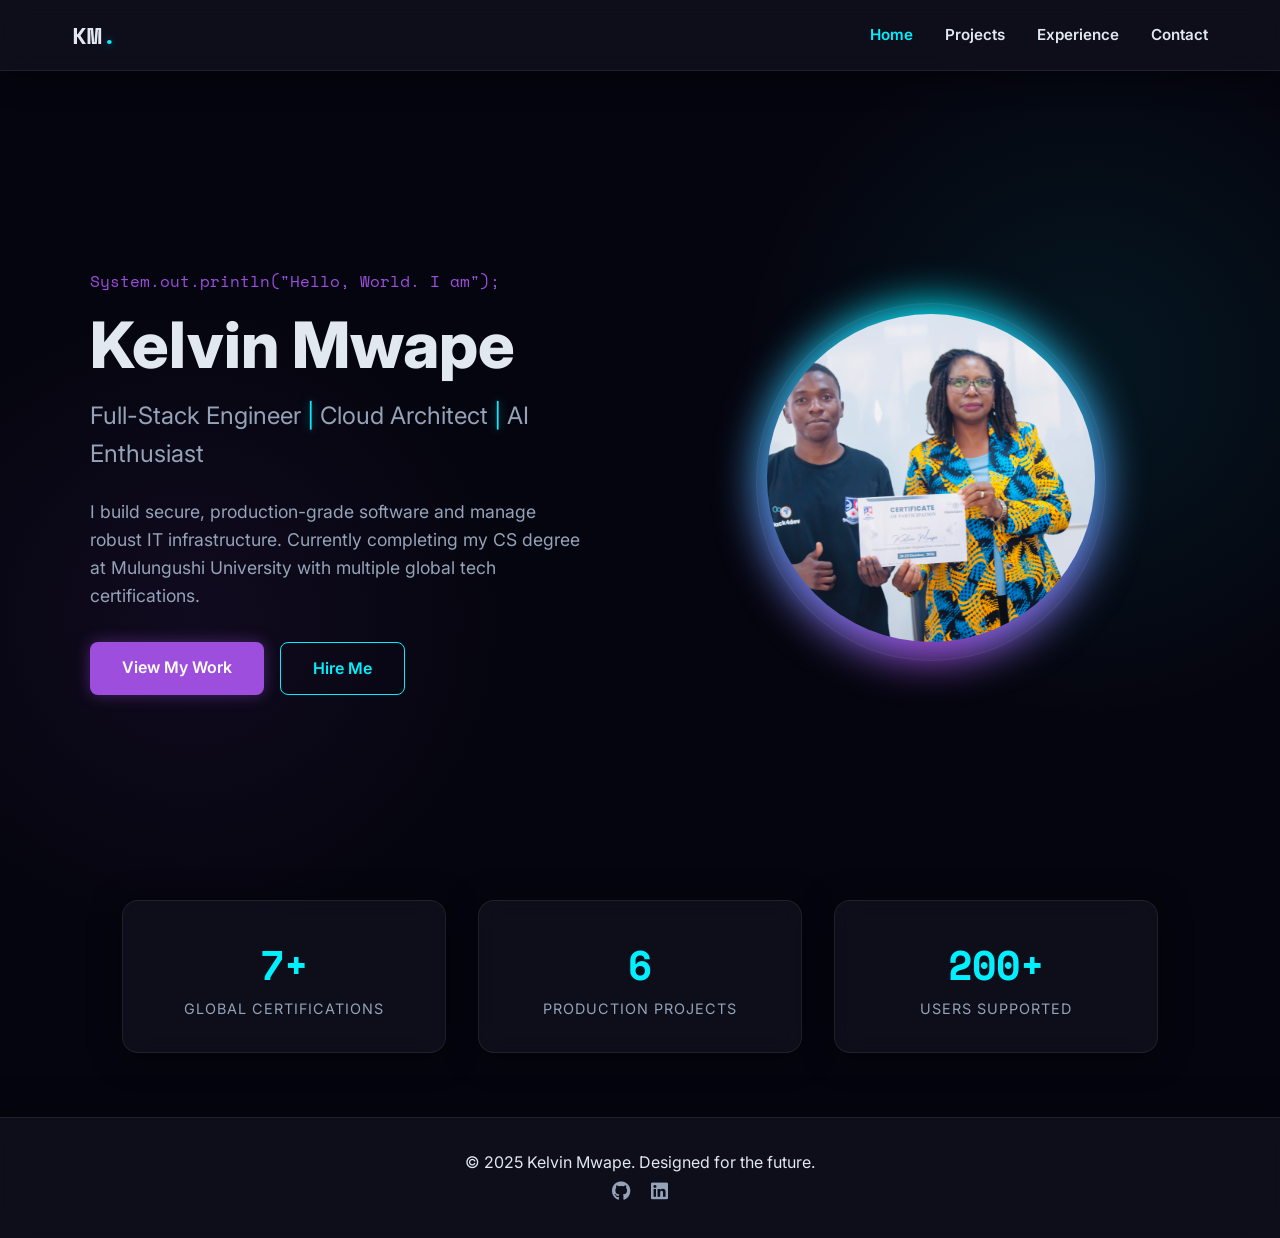
==== index.html @ 77f8a7f3 "Complete multi-page elite portfolio" ====
<!DOCTYPE html>
<html lang="en">
<head>
  <meta charset="UTF-8">
  <meta name="viewport" content="width=device-width, initial-scale=1.0">
  <title>Kelvin Mwape | Elite Software Engineer</title>
  <link rel="stylesheet" href="https://cdnjs.cloudflare.com/ajax/libs/font-awesome/6.0.0-beta3/css/all.min.css">
  <link href="https://fonts.googleapis.com/css2?family=Inter:wght@400;600;800&family=Space+Mono:wght@400;700&display=swap" rel="stylesheet">
  <link rel="stylesheet" href="css/style.css">
</head>
<body>
  <nav class="navbar glass">
    <div class="nav-container">
      <a href="index.html" class="logo">KM<span class="neon-text">.</span></a>
      <ul class="nav-links">
        <li><a href="index.html" class="active">Home</a></li>
        <li><a href="projects.html">Projects</a></li>
        <li><a href="experience.html">Experience</a></li>
        <li><a href="contact.html">Contact</a></li>
      </ul>
      <div class="hamburger" id="hamburger"><i class="fas fa-bars"></i></div>
    </div>
  </nav>

  <header class="hero page-transition">
    <div class="hero-content">
      <div class="hero-text">
        <span class="greeting">System.out.println("Hello, World. I am");</span>
        <h1 class="glitch" data-text="Kelvin Mwape">Kelvin Mwape</h1>
        <h2 class="role">Full-Stack Engineer <span class="neon-text">|</span> Cloud Architect <span class="neon-text">|</span> AI Enthusiast</h2>
        <p class="bio">I build secure, production-grade software and manage robust IT infrastructure. Currently completing my CS degree at Mulungushi University with multiple global tech certifications.</p>
        <div class="hero-cta">
          <a href="projects.html" class="btn-primary">View My Work</a>
          <a href="contact.html" class="btn-outline">Hire Me</a>
        </div>
      </div>
      <div class="hero-avatar glass">
        <img src="images/profile.jpg" alt="Kelvin Mwape" id="profile-pic">
        <div class="avatar-glow"></div>
      </div>
    </div>
  </header>

  <section class="stats-section page-transition">
    <div class="stat-box glass">
      <h3>7+</h3>
      <p>Global Certifications</p>
    </div>
    <div class="stat-box glass">
      <h3>6</h3>
      <p>Production Projects</p>
    </div>
    <div class="stat-box glass">
      <h3>200+</h3>
      <p>Users Supported</p>
    </div>
  </section>

  <footer class="footer glass">
    <p>© 2025 Kelvin Mwape. Designed for the future.</p>
    <div class="footer-socials">
      <a href="https://github.com/kelvinmwape" target="_blank"><i class="fab fa-github"></i></a>
      <a href="https://linkedin.com/in/kelvin-mwape-a58139450" target="_blank"><i class="fab fa-linkedin"></i></a>
    </div>
  </footer>
  <script src="js/main.js"></script>
</body>
</html>
---- css/style.css ----
:root {
  --bg: #05050f;
  --bg-card: rgba(20, 20, 35, 0.6);
  --text: #e2e8f0;
  --text-muted: #94a3b8;
  --neon-blue: #00f0ff;
  --neon-purple: #9d4edd;
  --border: rgba(255, 255, 255, 0.08);
  --font-main: 'Inter', sans-serif;
  --font-mono: 'Space Mono', monospace;
}

* { margin: 0; padding: 0; box-sizing: border-box; }

body {
  background-color: var(--bg);
  background-image: 
    radial-gradient(circle at 15% 50%, rgba(157, 78, 221, 0.08), transparent 25%),
    radial-gradient(circle at 85% 30%, rgba(0, 240, 255, 0.08), transparent 25%);
  color: var(--text);
  font-family: var(--font-main);
  line-height: 1.6;
  min-height: 100vh;
  overflow-x: hidden;
}

a { text-decoration: none; color: inherit; }
.neon-text { color: var(--neon-blue); text-shadow: 0 0 10px rgba(0, 240, 255, 0.5); }

.glass {
  background: var(--bg-card);
  backdrop-filter: blur(12px);
  -webkit-backdrop-filter: blur(12px);
  border: 1px solid var(--border);
  border-radius: 16px;
  box-shadow: 0 4px 30px rgba(0, 0, 0, 0.5);
}

.navbar {
  position: fixed; top: 0; left: 0; width: 100%; z-index: 1000;
  border-radius: 0; border-top: none; border-left: none; border-right: none;
  border-bottom: 1px solid var(--border);
}
.nav-container {
  max-width: 1200px; margin: 0 auto; padding: 1rem 2rem;
  display: flex; justify-content: space-between; align-items: center;
}
.logo { font-family: var(--font-mono); font-size: 1.5rem; font-weight: 700; }
.nav-links { display: flex; gap: 2rem; list-style: none; }
.nav-links a { font-weight: 600; transition: color 0.3s; font-size: 0.95rem; }
.nav-links a:hover, .nav-links a.active { color: var(--neon-blue); }
.hamburger { display: none; cursor: pointer; font-size: 1.5rem; }

.hero {
  min-height: 100vh; display: flex; align-items: center; justify-content: center;
  padding: 8rem 2rem 4rem;
}
.hero-content {
  max-width: 1100px; display: grid; grid-template-columns: 1fr 1fr;
  gap: 4rem; align-items: center;
}
.greeting { font-family: var(--font-mono); color: var(--neon-purple); margin-bottom: 1rem; display: block; }
.glitch { font-size: 4rem; font-weight: 800; line-height: 1.1; margin-bottom: 1rem; }
.role { font-size: 1.5rem; font-weight: 400; color: var(--text-muted); margin-bottom: 1.5rem; }
.bio { font-size: 1.1rem; color: var(--text-muted); margin-bottom: 2rem; max-width: 500px; }

.hero-cta { display: flex; gap: 1rem; }
.btn-primary, .btn-outline {
  padding: 0.8rem 2rem; border-radius: 8px; font-weight: 600;
  transition: all 0.3s ease; cursor: pointer; font-family: var(--font-main); font-size: 1rem;
}
.btn-primary { background: var(--neon-purple); color: white; border: none; box-shadow: 0 0 15px rgba(157, 78, 221, 0.4); }
.btn-primary:hover { background: #b562ff; box-shadow: 0 0 25px rgba(157, 78, 221, 0.7); }
.btn-outline { background: transparent; border: 1px solid var(--neon-blue); color: var(--neon-blue); }
.btn-outline:hover { background: rgba(0, 240, 255, 0.1); }

.hero-avatar {
  position: relative; width: 100%; max-width: 350px; aspect-ratio: 1;
  border-radius: 50%; padding: 10px; justify-self: center;
}
.hero-avatar img { width: 100%; height: 100%; object-fit: cover; border-radius: 50%; position: relative; z-index: 2; }
.avatar-glow {
  position: absolute; top: 0; left: 0; width: 100%; height: 100%;
  border-radius: 50%; background: conic-gradient(var(--neon-blue), var(--neon-purple), var(--neon-blue));
  filter: blur(20px); z-index: 1; animation: spin 4s linear infinite;
}

.stats-section {
  max-width: 1100px; margin: 0 auto 4rem; padding: 0 2rem;
  display: grid; grid-template-columns: repeat(3, 1fr); gap: 2rem; text-align: center;
}
.stat-box { padding: 2rem; }
.stat-box h3 { font-size: 2.5rem; color: var(--neon-blue); font-family: var(--font-mono); }
.stat-box p { color: var(--text-muted); text-transform: uppercase; letter-spacing: 1px; font-size: 0.9rem; }

.page-container { max-width: 1100px; margin: 8rem auto 4rem; padding: 0 2rem; }
.page-title { font-size: 3rem; margin-bottom: 0.5rem; }
.page-subtitle { color: var(--text-muted); margin-bottom: 3rem; font-family: var(--font-mono); }

.projects-grid { display: grid; grid-template-columns: repeat(auto-fit, minmax(300px, 1fr)); gap: 2rem; }
.project-card { padding: 2rem; cursor: pointer; transition: transform 0.3s, box-shadow 0.3s; }
.project-card:hover { transform: translateY(-5px); box-shadow: 0 10px 30px rgba(0, 240, 255, 0.1); border-color: var(--neon-blue); }
.project-icon { font-size: 2rem; color: var(--neon-purple); margin-bottom: 1rem; }
.project-card h3 { font-size: 1.3rem; margin-bottom: 0.5rem; }
.project-card p { color: var(--text-muted); font-size: 0.9rem; font-family: var(--font-mono); }

.modal {
  display: none; position: fixed; top: 0; left: 0; width: 100%; height: 100%;
  background: rgba(0, 0, 0, 0.8); backdrop-filter: blur(5px);
  z-index: 2000; align-items: center; justify-content: center; padding: 2rem;
}
.modal.active { display: flex; }
.modal-content { max-width: 600px; width: 100%; padding: 3rem; position: relative; animation: slideUp 0.3s ease; }
.close-btn { position: absolute; top: 1rem; right: 1.5rem; font-size: 2rem; cursor: pointer; color: var(--text-muted); }
.close-btn:hover { color: white; }

.timeline { position: relative; margin: 2rem 0 4rem; }
.timeline::before { content: ''; position: absolute; left: 0; top: 0; width: 2px; height: 100%; background: var(--border); }
.timeline-item { position: relative; padding-left: 3rem; margin-bottom: 3rem; }
.timeline-dot { position: absolute; left: -6px; top: 5px; width: 14px; height: 14px; border-radius: 50%; background: var(--neon-blue); box-shadow: 0 0 10px var(--neon-blue); }
.timeline-content { padding: 2rem; }
.timeline-content .date { font-family: var(--font-mono); color: var(--neon-purple); font-size: 0.9rem; }
.timeline-content h3 { margin: 0.5rem 0 0.2rem; }
.timeline-content h4 { color: var(--text-muted); font-weight: 400; margin-bottom: 1rem; }

.sub-title { font-size: 2rem; margin-bottom: 2rem; }
.certs-grid { display: grid; grid-template-columns: repeat(auto-fit, minmax(250px, 1fr)); gap: 1.5rem; }
.cert-card { padding: 1.5rem; display: flex; align-items: center; gap: 1rem; font-weight: 600; }
.cert-card i { font-size: 1.5rem; }

.contact-layout { display: grid; grid-template-columns: 1fr 1fr; gap: 4rem; }
.contact-info { padding: 3rem; }
.contact-info h1 { font-size: 2.5rem; margin-bottom: 1.5rem; }
.contact-info p { color: var(--text-muted); margin-bottom: 2rem; }
.info-item { display: flex; align-items: center; gap: 1rem; margin-bottom: 1rem; font-family: var(--font-mono); }
.info-item i { color: var(--neon-blue); }
.contact-form { padding: 3rem; }
.contact-form h3 { margin-bottom: 2rem; }
.input-group { margin-bottom: 1.5rem; }
.input-group input, .input-group textarea {
  width: 100%; padding: 1rem; background: rgba(255,255,255,0.05);
  border: 1px solid var(--border); border-radius: 8px; color: white;
  font-family: var(--font-main); resize: vertical;
}
.input-group input:focus, .input-group textarea:focus { outline: none; border-color: var(--neon-blue); background: rgba(0, 240, 255, 0.05); }
.full-width { width: 100%; }

.footer { text-align: center; padding: 2rem; margin-top: 4rem; border-radius: 0; border-bottom: none; border-left: none; border-right: none; }
.footer-socials a { margin: 0 0.5rem; color: var(--text-muted); font-size: 1.2rem; transition: color 0.3s; }
.footer-socials a:hover { color: var(--neon-blue); }

@keyframes spin { 100% { transform: rotate(360deg); } }
@keyframes slideUp { from { opacity: 0; transform: translateY(30px); } to { opacity: 1; transform: translateY(0); } }
.page-transition { animation: fadeIn 0.5s ease-out; }
@keyframes fadeIn { from { opacity: 0; transform: translateY(10px); } to { opacity: 1; transform: translateY(0); } }

@media (max-width: 900px) {
  .hero-content, .contact-layout { grid-template-columns: 1fr; text-align: center; gap: 2rem; }
  .hero-avatar { order: -1; max-width: 250px; }
  .bio { margin: 0 auto 2rem; }
  .hero-cta { justify-content: center; }
  .glitch { font-size: 3rem; }
  .nav-links {
    display: none; position: absolute; top: 100%; left: 0; width: 100%;
    background: var(--bg-card); flex-direction: column; padding: 2rem; gap: 1.5rem;
    border-bottom: 1px solid var(--border);
  }
  .nav-links.active { display: flex; }
  .hamburger { display: block; }
  .stats-section { grid-template-columns: 1fr; }
  .timeline::before { left: 20px; }
  .timeline-item { padding-left: 4rem; }
  .timeline-dot { left: 13px; }
}
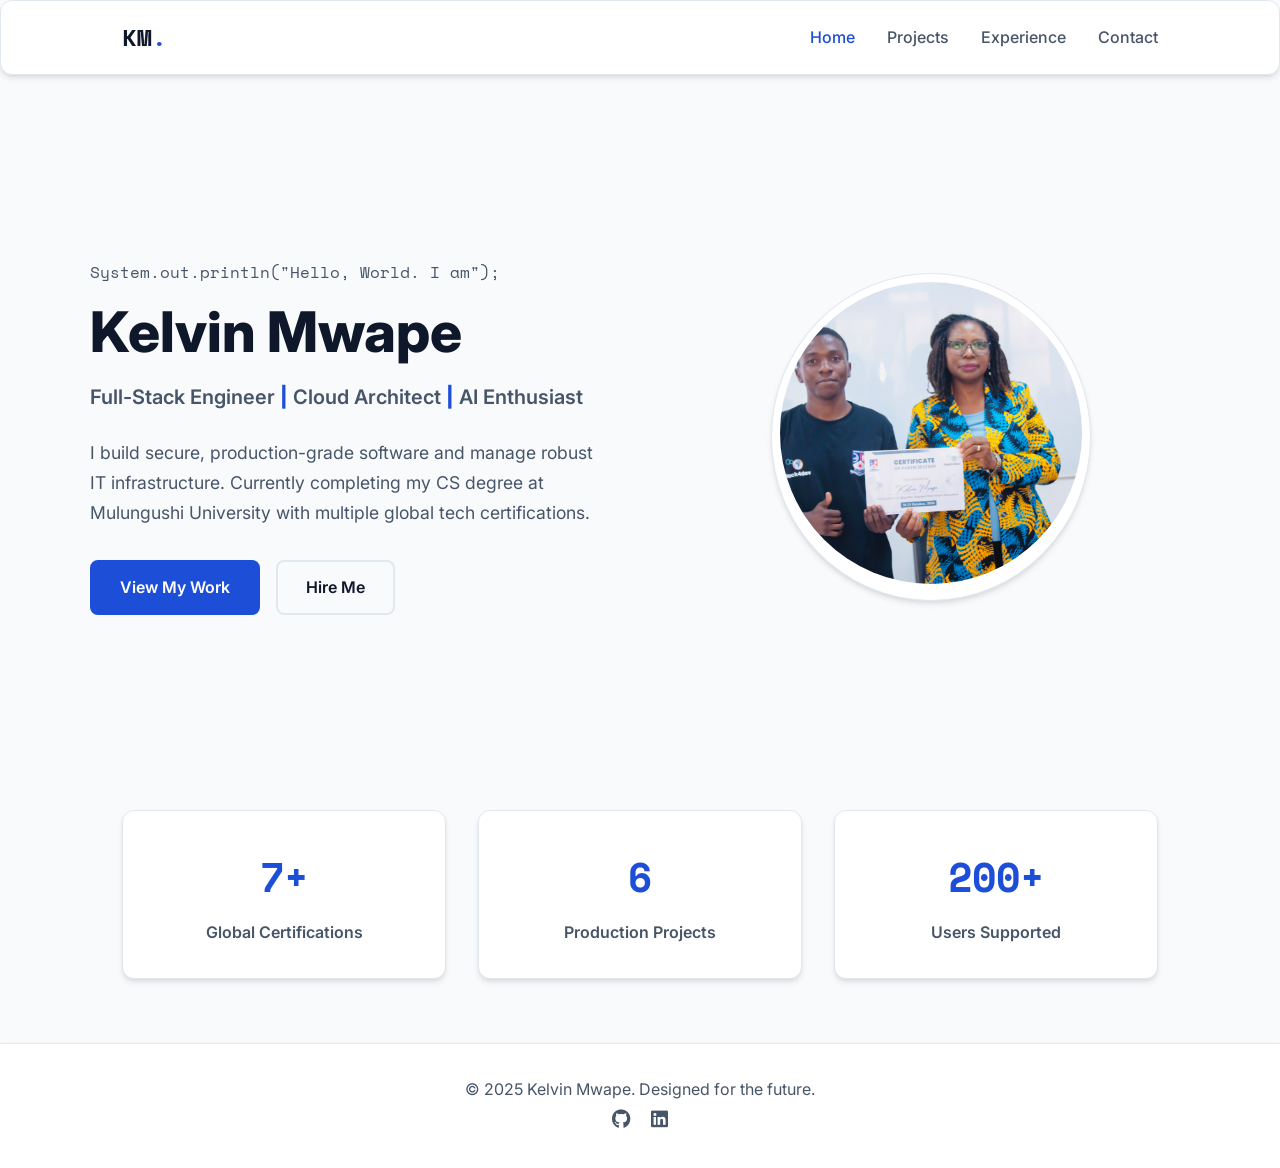
==== commit c5472e62: "Added social sharing meta tags for WhatsApp/LinkedIn" ====
--- a/index.html
+++ b/index.html
@@ -2,8 +2,18 @@
 <html lang="en">
 <head>
   <meta charset="UTF-8">
-  <meta name="viewport" content="width=device-width, initial-scale=1.0">
+  <meta name="viewport" content="width=device-width, initial-scale=1.0, maximum-scale=5.0">
   <title>Kelvin Mwape | Elite Software Engineer</title>
+  
+  <!-- SOCIAL SHARING TAGS (WhatsApp, LinkedIn, Facebook, Twitter) -->
+  <meta name="description" content="Portfolio of Kelvin Mwape. Full-Stack Developer, Cloud Architect, and AI Enthusiast. Building secure, production-grade software.">
+  <meta property="og:title" content="Kelvin Mwape | Elite Software Engineer">
+  <meta property="og:description" content="Check out my multi-page portfolio. I build secure software and manage IT infrastructure.">
+  <meta property="og:image" content="https://kelvinmwape24.github.io/images/profile.jpg">
+  <meta property="og:url" content="https://kelvinmwape24.github.io/">
+  <meta property="og:type" content="website">
+  <meta name="twitter:card" content="summary_large_image">
+
   <link rel="stylesheet" href="https://cdnjs.cloudflare.com/ajax/libs/font-awesome/6.0.0-beta3/css/all.min.css">
   <link href="https://fonts.googleapis.com/css2?family=Inter:wght@400;600;800&family=Space+Mono:wght@400;700&display=swap" rel="stylesheet">
   <link rel="stylesheet" href="css/style.css">
@@ -36,7 +46,6 @@
       </div>
       <div class="hero-avatar glass">
         <img src="images/profile.jpg" alt="Kelvin Mwape" id="profile-pic">
-        <div class="avatar-glow"></div>
       </div>
     </div>
   </header>
--- a/css/style.css
+++ b/css/style.css
@@ -1,174 +1,534 @@
 :root {
-  --bg: #05050f;
-  --bg-card: rgba(20, 20, 35, 0.6);
-  --text: #e2e8f0;
-  --text-muted: #94a3b8;
-  --neon-blue: #00f0ff;
-  --neon-purple: #9d4edd;
-  --border: rgba(255, 255, 255, 0.08);
+  /* High Contrast Light Theme Palette */
+  --bg-main: #f8fafc;      /* Very light gray-blue */
+  --bg-card: #ffffff;      /* Pure white for cards */
+  --text-main: #0f172a;    /* Deep navy/slate for excellent readability */
+  --text-muted: #475569;   /* Dark gray for secondary text (passes WCAG AA) */
+  --primary: #1d4ed8;      /* Strong, accessible blue */
+  --primary-hover: #1e3a8a;/* Darker blue for hover states */
+  --border: #e2e8f0;       /* Subtle border for structure */
+  --shadow: 0 4px 6px -1px rgba(0, 0, 0, 0.1), 0 2px 4px -1px rgba(0, 0, 0, 0.06);
   --font-main: 'Inter', sans-serif;
   --font-mono: 'Space Mono', monospace;
 }
 
-* { margin: 0; padding: 0; box-sizing: border-box; }
+* { 
+  margin: 0; 
+  padding: 0; 
+  box-sizing: border-box; 
+  scroll-behavior: smooth;
+}
 
 body {
-  background-color: var(--bg);
-  background-image: 
-    radial-gradient(circle at 15% 50%, rgba(157, 78, 221, 0.08), transparent 25%),
-    radial-gradient(circle at 85% 30%, rgba(0, 240, 255, 0.08), transparent 25%);
-  color: var(--text);
+  background-color: var(--bg-main);
+  color: var(--text-main);
   font-family: var(--font-main);
-  line-height: 1.6;
+  line-height: 1.7;
   min-height: 100vh;
-  overflow-x: hidden;
-}
-
-a { text-decoration: none; color: inherit; }
-.neon-text { color: var(--neon-blue); text-shadow: 0 0 10px rgba(0, 240, 255, 0.5); }
-
+}
+
+a { 
+  text-decoration: none; 
+  color: var(--primary); 
+  transition: color 0.2s ease;
+}
+
+a:hover { 
+  color: var(--primary-hover); 
+}
+
+/* Accessible Focus States for Keyboard Navigation */
+a:focus-visible, button:focus-visible, input:focus-visible, textarea:focus-visible {
+  outline: 3px solid var(--primary);
+  outline-offset: 2px;
+}
+
+/* Clean Cards instead of Glassmorphism */
 .glass {
   background: var(--bg-card);
-  backdrop-filter: blur(12px);
-  -webkit-backdrop-filter: blur(12px);
   border: 1px solid var(--border);
-  border-radius: 16px;
-  box-shadow: 0 4px 30px rgba(0, 0, 0, 0.5);
-}
-
+  border-radius: 12px;
+  box-shadow: var(--shadow);
+  transition: transform 0.2s ease, box-shadow 0.2s ease;
+}
+
+/* NAVIGATION */
 .navbar {
-  position: fixed; top: 0; left: 0; width: 100%; z-index: 1000;
-  border-radius: 0; border-top: none; border-left: none; border-right: none;
+  position: fixed; 
+  top: 0; 
+  left: 0; 
+  width: 100%; 
+  z-index: 1000;
+  background: var(--bg-card);
   border-bottom: 1px solid var(--border);
 }
 .nav-container {
-  max-width: 1200px; margin: 0 auto; padding: 1rem 2rem;
-  display: flex; justify-content: space-between; align-items: center;
-}
-.logo { font-family: var(--font-mono); font-size: 1.5rem; font-weight: 700; }
-.nav-links { display: flex; gap: 2rem; list-style: none; }
-.nav-links a { font-weight: 600; transition: color 0.3s; font-size: 0.95rem; }
-.nav-links a:hover, .nav-links a.active { color: var(--neon-blue); }
-.hamburger { display: none; cursor: pointer; font-size: 1.5rem; }
-
+  max-width: 1100px; 
+  margin: 0 auto; 
+  padding: 1rem 2rem;
+  display: flex; 
+  justify-content: space-between; 
+  align-items: center;
+}
+.logo { 
+  font-family: var(--font-mono); 
+  font-size: 1.5rem; 
+  font-weight: 700; 
+  color: var(--text-main); 
+}
+.neon-text { 
+  color: var(--primary); 
+  font-weight: 800;
+}
+.nav-links { 
+  display: flex; 
+  gap: 2rem; 
+  list-style: none; 
+}
+.nav-links a { 
+  font-weight: 500; 
+  color: var(--text-muted); 
+  font-size: 1rem; 
+}
+.nav-links a:hover, .nav-links a.active { 
+  color: var(--primary); 
+}
+.hamburger { 
+  display: none; 
+  cursor: pointer; 
+  font-size: 1.5rem; 
+  color: var(--text-main); 
+}
+
+/* HERO SECTION */
 .hero {
-  min-height: 100vh; display: flex; align-items: center; justify-content: center;
+  min-height: 90vh; 
+  display: flex; 
+  align-items: center; 
+  justify-content: center;
   padding: 8rem 2rem 4rem;
 }
 .hero-content {
-  max-width: 1100px; display: grid; grid-template-columns: 1fr 1fr;
-  gap: 4rem; align-items: center;
-}
-.greeting { font-family: var(--font-mono); color: var(--neon-purple); margin-bottom: 1rem; display: block; }
-.glitch { font-size: 4rem; font-weight: 800; line-height: 1.1; margin-bottom: 1rem; }
-.role { font-size: 1.5rem; font-weight: 400; color: var(--text-muted); margin-bottom: 1.5rem; }
-.bio { font-size: 1.1rem; color: var(--text-muted); margin-bottom: 2rem; max-width: 500px; }
-
-.hero-cta { display: flex; gap: 1rem; }
+  max-width: 1100px; 
+  display: grid; 
+  grid-template-columns: 1fr 1fr;
+  gap: 4rem; 
+  align-items: center;
+}
+.greeting { 
+  font-family: var(--font-mono); 
+  color: var(--text-muted); 
+  margin-bottom: 1rem; 
+  display: block; 
+  font-size: 1rem;
+}
+h1.glitch { 
+  font-size: 3.5rem; 
+  font-weight: 800; 
+  line-height: 1.1; 
+  margin-bottom: 1rem; 
+  color: var(--text-main);
+}
+.role { 
+  font-size: 1.25rem; 
+  font-weight: 600; 
+  color: var(--text-muted); 
+  margin-bottom: 1.5rem; 
+}
+.bio { 
+  font-size: 1.1rem; 
+  color: var(--text-muted); 
+  margin-bottom: 2rem; 
+  max-width: 550px; 
+}
+
+.hero-cta { 
+  display: flex; 
+  gap: 1rem; 
+}
 .btn-primary, .btn-outline {
-  padding: 0.8rem 2rem; border-radius: 8px; font-weight: 600;
-  transition: all 0.3s ease; cursor: pointer; font-family: var(--font-main); font-size: 1rem;
-}
-.btn-primary { background: var(--neon-purple); color: white; border: none; box-shadow: 0 0 15px rgba(157, 78, 221, 0.4); }
-.btn-primary:hover { background: #b562ff; box-shadow: 0 0 25px rgba(157, 78, 221, 0.7); }
-.btn-outline { background: transparent; border: 1px solid var(--neon-blue); color: var(--neon-blue); }
-.btn-outline:hover { background: rgba(0, 240, 255, 0.1); }
+  padding: 0.75rem 1.75rem; 
+  border-radius: 8px; 
+  font-weight: 600;
+  font-family: var(--font-main); 
+  font-size: 1rem; 
+  cursor: pointer;
+  transition: all 0.2s ease;
+  text-align: center;
+}
+.btn-primary { 
+  background: var(--primary); 
+  color: white; 
+  border: 2px solid var(--primary); 
+}
+.btn-primary:hover { 
+  background: var(--primary-hover); 
+  border-color: var(--primary-hover);
+  color: white;
+}
+.btn-outline { 
+  background: transparent; 
+  border: 2px solid var(--border); 
+  color: var(--text-main); 
+}
+.btn-outline:hover { 
+  border-color: var(--primary); 
+  color: var(--primary); 
+}
 
 .hero-avatar {
-  position: relative; width: 100%; max-width: 350px; aspect-ratio: 1;
-  border-radius: 50%; padding: 10px; justify-self: center;
-}
-.hero-avatar img { width: 100%; height: 100%; object-fit: cover; border-radius: 50%; position: relative; z-index: 2; }
-.avatar-glow {
-  position: absolute; top: 0; left: 0; width: 100%; height: 100%;
-  border-radius: 50%; background: conic-gradient(var(--neon-blue), var(--neon-purple), var(--neon-blue));
-  filter: blur(20px); z-index: 1; animation: spin 4s linear infinite;
-}
-
+  position: relative; 
+  width: 100%; 
+  max-width: 320px; 
+  aspect-ratio: 1;
+  border-radius: 50%; 
+  padding: 8px; 
+  justify-self: center;
+  background: var(--bg-card);
+  border: 1px solid var(--border);
+  box-shadow: var(--shadow);
+}
+.hero-avatar img { 
+  width: 100%; 
+  height: 100%; 
+  object-fit: cover; 
+  border-radius: 50%; 
+}
+.avatar-glow { 
+  display: none; /* Removed for a cleaner, accessible look */
+}
+
+/* STATS */
 .stats-section {
-  max-width: 1100px; margin: 0 auto 4rem; padding: 0 2rem;
-  display: grid; grid-template-columns: repeat(3, 1fr); gap: 2rem; text-align: center;
-}
-.stat-box { padding: 2rem; }
-.stat-box h3 { font-size: 2.5rem; color: var(--neon-blue); font-family: var(--font-mono); }
-.stat-box p { color: var(--text-muted); text-transform: uppercase; letter-spacing: 1px; font-size: 0.9rem; }
-
-.page-container { max-width: 1100px; margin: 8rem auto 4rem; padding: 0 2rem; }
-.page-title { font-size: 3rem; margin-bottom: 0.5rem; }
-.page-subtitle { color: var(--text-muted); margin-bottom: 3rem; font-family: var(--font-mono); }
-
-.projects-grid { display: grid; grid-template-columns: repeat(auto-fit, minmax(300px, 1fr)); gap: 2rem; }
-.project-card { padding: 2rem; cursor: pointer; transition: transform 0.3s, box-shadow 0.3s; }
-.project-card:hover { transform: translateY(-5px); box-shadow: 0 10px 30px rgba(0, 240, 255, 0.1); border-color: var(--neon-blue); }
-.project-icon { font-size: 2rem; color: var(--neon-purple); margin-bottom: 1rem; }
-.project-card h3 { font-size: 1.3rem; margin-bottom: 0.5rem; }
-.project-card p { color: var(--text-muted); font-size: 0.9rem; font-family: var(--font-mono); }
-
+  max-width: 1100px; 
+  margin: 0 auto 4rem; 
+  padding: 0 2rem;
+  display: grid; 
+  grid-template-columns: repeat(3, 1fr); 
+  gap: 2rem; 
+  text-align: center;
+}
+.stat-box { 
+  padding: 2rem; 
+}
+.stat-box h3 { 
+  font-size: 2.5rem; 
+  color: var(--primary); 
+  font-family: var(--font-mono); 
+  margin-bottom: 0.5rem;
+}
+.stat-box p { 
+  color: var(--text-muted); 
+  font-weight: 600; 
+  font-size: 1rem; 
+}
+
+/* PAGE CONTAINERS */
+.page-container { 
+  max-width: 1100px; 
+  margin: 7rem auto 4rem; 
+  padding: 0 2rem; 
+}
+.page-title { 
+  font-size: 2.5rem; 
+  font-weight: 800; 
+  margin-bottom: 0.5rem; 
+  color: var(--text-main);
+}
+.page-subtitle { 
+  color: var(--text-muted); 
+  margin-bottom: 3rem; 
+  font-size: 1.1rem;
+}
+
+/* PROJECTS */
+.projects-grid { 
+  display: grid; 
+  grid-template-columns: repeat(auto-fit, minmax(320px, 1fr)); 
+  gap: 2rem; 
+}
+.project-card { 
+  padding: 2rem; 
+  cursor: pointer; 
+}
+.project-card:hover { 
+  transform: translateY(-4px); 
+  border-color: var(--primary);
+}
+.project-icon { 
+  font-size: 2rem; 
+  color: var(--primary); 
+  margin-bottom: 1rem; 
+}
+.project-card h3 { 
+  font-size: 1.25rem; 
+  margin-bottom: 0.5rem; 
+  color: var(--text-main);
+}
+.project-card p { 
+  color: var(--text-muted); 
+  font-size: 0.95rem; 
+  font-family: var(--font-mono); 
+}
+
+/* MODALS */
 .modal {
-  display: none; position: fixed; top: 0; left: 0; width: 100%; height: 100%;
-  background: rgba(0, 0, 0, 0.8); backdrop-filter: blur(5px);
-  z-index: 2000; align-items: center; justify-content: center; padding: 2rem;
-}
-.modal.active { display: flex; }
-.modal-content { max-width: 600px; width: 100%; padding: 3rem; position: relative; animation: slideUp 0.3s ease; }
-.close-btn { position: absolute; top: 1rem; right: 1.5rem; font-size: 2rem; cursor: pointer; color: var(--text-muted); }
-.close-btn:hover { color: white; }
-
-.timeline { position: relative; margin: 2rem 0 4rem; }
-.timeline::before { content: ''; position: absolute; left: 0; top: 0; width: 2px; height: 100%; background: var(--border); }
-.timeline-item { position: relative; padding-left: 3rem; margin-bottom: 3rem; }
-.timeline-dot { position: absolute; left: -6px; top: 5px; width: 14px; height: 14px; border-radius: 50%; background: var(--neon-blue); box-shadow: 0 0 10px var(--neon-blue); }
-.timeline-content { padding: 2rem; }
-.timeline-content .date { font-family: var(--font-mono); color: var(--neon-purple); font-size: 0.9rem; }
-.timeline-content h3 { margin: 0.5rem 0 0.2rem; }
-.timeline-content h4 { color: var(--text-muted); font-weight: 400; margin-bottom: 1rem; }
-
-.sub-title { font-size: 2rem; margin-bottom: 2rem; }
-.certs-grid { display: grid; grid-template-columns: repeat(auto-fit, minmax(250px, 1fr)); gap: 1.5rem; }
-.cert-card { padding: 1.5rem; display: flex; align-items: center; gap: 1rem; font-weight: 600; }
-.cert-card i { font-size: 1.5rem; }
-
-.contact-layout { display: grid; grid-template-columns: 1fr 1fr; gap: 4rem; }
-.contact-info { padding: 3rem; }
-.contact-info h1 { font-size: 2.5rem; margin-bottom: 1.5rem; }
-.contact-info p { color: var(--text-muted); margin-bottom: 2rem; }
-.info-item { display: flex; align-items: center; gap: 1rem; margin-bottom: 1rem; font-family: var(--font-mono); }
-.info-item i { color: var(--neon-blue); }
-.contact-form { padding: 3rem; }
-.contact-form h3 { margin-bottom: 2rem; }
-.input-group { margin-bottom: 1.5rem; }
+  display: none; 
+  position: fixed; 
+  top: 0; left: 0; 
+  width: 100%; height: 100%;
+  background: rgba(15, 23, 42, 0.6); /* Dark overlay for contrast */
+  backdrop-filter: blur(4px);
+  z-index: 2000; 
+  align-items: center; 
+  justify-content: center; 
+  padding: 2rem;
+}
+.modal.active { 
+  display: flex; 
+}
+.modal-content { 
+  max-width: 650px; 
+  width: 100%; 
+  padding: 3rem; 
+  position: relative; 
+  background: var(--bg-card);
+  animation: slideUp 0.3s ease; 
+}
+.modal-content h2 { 
+  color: var(--text-main); 
+  margin-bottom: 1rem;
+}
+.modal-content p { 
+  color: var(--text-muted); 
+  font-size: 1.1rem;
+}
+.close-btn { 
+  position: absolute; 
+  top: 1rem; 
+  right: 1.5rem; 
+  font-size: 2rem; 
+  cursor: pointer; 
+  color: var(--text-muted); 
+  transition: color 0.2s;
+}
+.close-btn:hover { 
+  color: var(--text-main); 
+}
+
+/* TIMELINE */
+.timeline { 
+  position: relative; 
+  margin: 2rem 0 4rem; 
+}
+.timeline::before { 
+  content: ''; 
+  position: absolute; 
+  left: 0; 
+  top: 0; 
+  width: 2px; 
+  height: 100%; 
+  background: var(--border); 
+}
+.timeline-item { 
+  position: relative; 
+  padding-left: 3rem; 
+  margin-bottom: 2rem; 
+}
+.timeline-dot { 
+  position: absolute; 
+  left: -6px; 
+  top: 8px; 
+  width: 14px; 
+  height: 14px; 
+  border-radius: 50%; 
+  background: var(--primary); 
+}
+.timeline-content { 
+  padding: 2rem; 
+}
+.timeline-content .date { 
+  font-family: var(--font-mono); 
+  color: var(--primary); 
+  font-weight: 600; 
+  font-size: 0.9rem; 
+}
+.timeline-content h3 { 
+  margin: 0.5rem 0 0.2rem; 
+  color: var(--text-main);
+}
+.timeline-content h4 { 
+  color: var(--text-muted); 
+  font-weight: 600; 
+  margin-bottom: 1rem; 
+}
+
+/* CERTS */
+.sub-title { 
+  font-size: 2rem; 
+  margin-bottom: 2rem; 
+  color: var(--text-main);
+}
+.certs-grid { 
+  display: grid; 
+  grid-template-columns: repeat(auto-fit, minmax(280px, 1fr)); 
+  gap: 1.5rem; 
+}
+.cert-card { 
+  padding: 1.5rem; 
+  display: flex; 
+  align-items: center; 
+  gap: 1rem; 
+  font-weight: 600; 
+  color: var(--text-main);
+}
+.cert-card i { 
+  font-size: 1.5rem; 
+}
+
+/* CONTACT */
+.contact-layout { 
+  display: grid; 
+  grid-template-columns: 1fr 1fr; 
+  gap: 4rem; 
+}
+.contact-info { 
+  padding: 3rem; 
+}
+.contact-info h1 { 
+  font-size: 2.5rem; 
+  margin-bottom: 1.5rem; 
+  color: var(--text-main);
+}
+.contact-info p { 
+  color: var(--text-muted); 
+  margin-bottom: 2rem; 
+  font-size: 1.1rem;
+}
+.info-item { 
+  display: flex; 
+  align-items: center; 
+  gap: 1rem; 
+  margin-bottom: 1rem; 
+  font-family: var(--font-mono); 
+  color: var(--text-main);
+}
+.info-item i { 
+  color: var(--primary); 
+  font-size: 1.2rem;
+}
+.contact-form { 
+  padding: 3rem; 
+}
+.contact-form h3 { 
+  margin-bottom: 2rem; 
+  color: var(--text-main);
+}
+.input-group { 
+  margin-bottom: 1.5rem; 
+}
 .input-group input, .input-group textarea {
-  width: 100%; padding: 1rem; background: rgba(255,255,255,0.05);
-  border: 1px solid var(--border); border-radius: 8px; color: white;
-  font-family: var(--font-main); resize: vertical;
-}
-.input-group input:focus, .input-group textarea:focus { outline: none; border-color: var(--neon-blue); background: rgba(0, 240, 255, 0.05); }
-.full-width { width: 100%; }
-
-.footer { text-align: center; padding: 2rem; margin-top: 4rem; border-radius: 0; border-bottom: none; border-left: none; border-right: none; }
-.footer-socials a { margin: 0 0.5rem; color: var(--text-muted); font-size: 1.2rem; transition: color 0.3s; }
-.footer-socials a:hover { color: var(--neon-blue); }
-
-@keyframes spin { 100% { transform: rotate(360deg); } }
-@keyframes slideUp { from { opacity: 0; transform: translateY(30px); } to { opacity: 1; transform: translateY(0); } }
-.page-transition { animation: fadeIn 0.5s ease-out; }
-@keyframes fadeIn { from { opacity: 0; transform: translateY(10px); } to { opacity: 1; transform: translateY(0); } }
-
+  width: 100%; 
+  padding: 1rem; 
+  background: var(--bg-main);
+  border: 1px solid var(--border); 
+  border-radius: 8px; 
+  color: var(--text-main);
+  font-family: var(--font-main); 
+  font-size: 1rem;
+  resize: vertical;
+}
+.input-group input:focus, .input-group textarea:focus { 
+  border-color: var(--primary); 
+}
+.full-width { 
+  width: 100%; 
+}
+
+/* FOOTER */
+.footer { 
+  text-align: center; 
+  padding: 2rem; 
+  margin-top: 4rem; 
+  border-radius: 0; 
+  border-left: none; 
+  border-right: none; 
+  border-bottom: none; 
+  color: var(--text-muted);
+}
+.footer-socials a { 
+  margin: 0 0.5rem; 
+  color: var(--text-muted); 
+  font-size: 1.2rem; 
+  transition: color 0.2s; 
+}
+.footer-socials a:hover { 
+  color: var(--primary); 
+}
+
+/* ANIMATIONS */
+@keyframes slideUp { 
+  from { opacity: 0; transform: translateY(30px); } 
+  to { opacity: 1; transform: translateY(0); } 
+}
+.page-transition { 
+  animation: fadeIn 0.4s ease-out; 
+}
+@keyframes fadeIn { 
+  from { opacity: 0; } 
+  to { opacity: 1; } 
+}
+
+/* MOBILE RESPONSIVENESS */
 @media (max-width: 900px) {
-  .hero-content, .contact-layout { grid-template-columns: 1fr; text-align: center; gap: 2rem; }
-  .hero-avatar { order: -1; max-width: 250px; }
-  .bio { margin: 0 auto 2rem; }
-  .hero-cta { justify-content: center; }
-  .glitch { font-size: 3rem; }
+  .hero-content, .contact-layout { 
+    grid-template-columns: 1fr; 
+    text-align: center; 
+    gap: 2rem; 
+  }
+  .hero-avatar { 
+    order: -1; 
+    max-width: 220px; 
+  }
+  .bio { 
+    margin: 0 auto 2rem; 
+  }
+  .hero-cta { 
+    justify-content: center; 
+  }
+  h1.glitch { 
+    font-size: 2.5rem; 
+  }
   .nav-links {
-    display: none; position: absolute; top: 100%; left: 0; width: 100%;
-    background: var(--bg-card); flex-direction: column; padding: 2rem; gap: 1.5rem;
+    display: none; 
+    position: absolute; 
+    top: 100%; 
+    left: 0; 
+    width: 100%;
+    background: var(--bg-card); 
+    flex-direction: column; 
+    padding: 2rem; 
+    gap: 1.5rem;
     border-bottom: 1px solid var(--border);
-  }
-  .nav-links.active { display: flex; }
-  .hamburger { display: block; }
-  .stats-section { grid-template-columns: 1fr; }
-  .timeline::before { left: 20px; }
-  .timeline-item { padding-left: 4rem; }
-  .timeline-dot { left: 13px; }
-}
+    box-shadow: var(--shadow);
+  }
+  .nav-links.active { 
+    display: flex; 
+  }
+  .hamburger { 
+    display: block; 
+  }
+  .stats-section { 
+    grid-template-columns: 1fr; 
+    gap: 1rem;
+  }
+  .timeline::before { 
+    left: 20px; 
+  }
+  .timeline-item { 
+    padding-left: 4rem; 
+  }
+  .timeline-dot { 
+    left: 13px; 
+  }
+}
